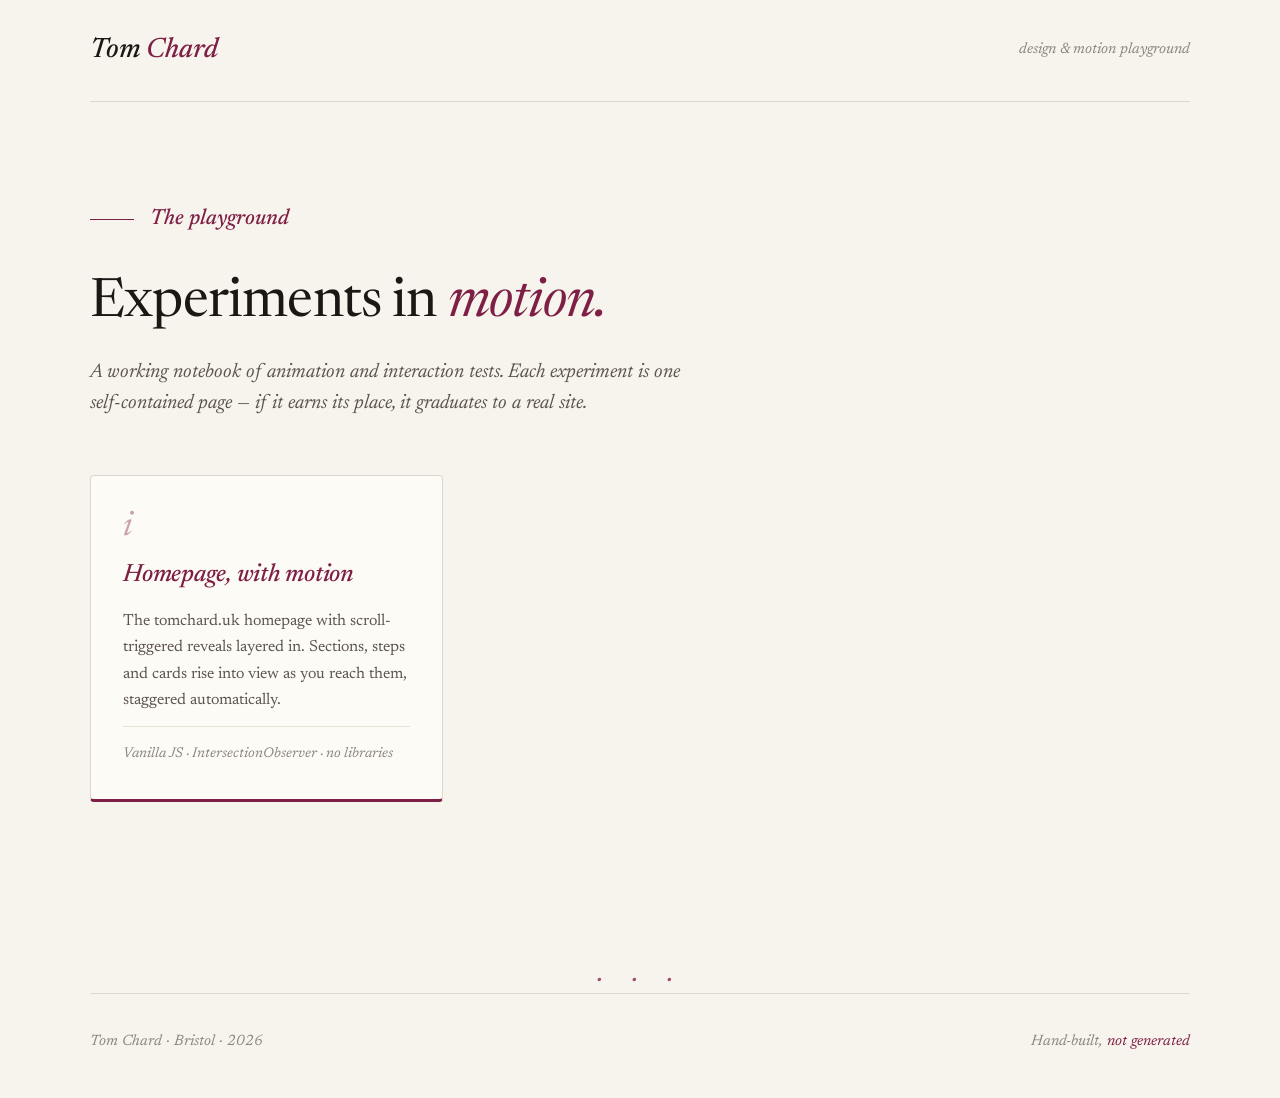
==== index.html @ 63035950 "First commit — playground starter" ====
<!DOCTYPE html>
<html lang="en-GB">
<head>
<meta charset="UTF-8">
<meta name="viewport" content="width=device-width, initial-scale=1.0">
<title>Playground — Tom Chard</title>
<link rel="preconnect" href="https://fonts.googleapis.com">
<link rel="preconnect" href="https://fonts.gstatic.com" crossorigin>
<link href="https://fonts.googleapis.com/css2?family=Newsreader:ital,opsz,wght@0,6..72,300;0,6..72,400;0,6..72,500;0,6..72,600;1,6..72,300;1,6..72,400;1,6..72,500;1,6..72,600&display=swap" rel="stylesheet">
<link rel="stylesheet" href="css/main.css">
<link rel="stylesheet" href="css/animations.css">
</head>
<body>

<div class="wrap">

<header class="topbar">
  <a href="index.html" class="mast-name">Tom <em>Chard</em></a>
  <span class="mast-tag">design &amp; motion playground</span>
</header>

<section>
  <div class="section-head">
    <div class="eyebrow reveal-load d1">The playground</div>
    <h1 class="reveal-load d2">Experiments in <em>motion.</em></h1>
    <p class="lede reveal-load d3">A working notebook of animation and interaction tests. Each experiment is one self-contained page — if it earns its place, it graduates to a real site.</p>
  </div>

  <div class="experiment-grid">
    <a class="experiment reveal-scroll" href="experiments/scroll-reveal.html">
      <div class="experiment-num">i</div>
      <h3>Homepage, with motion</h3>
      <p>The tomchard.uk homepage with scroll-triggered reveals layered in. Sections, steps and cards rise into view as you reach them, staggered automatically.</p>
      <div class="tech">Vanilla JS · IntersectionObserver · no libraries</div>
    </a>
    <!-- Next experiment goes here. Copy the card above,
         point it at a new file in /experiments, and commit. -->
  </div>
</section>

<div class="ornament">· · ·</div>

<footer>
  <div>Tom Chard · Bristol · 2026</div>
  <div>Hand-built, <em>not generated</em></div>
</footer>

</div>

<script src="js/main.js" defer></script>
</body>
</html>
---- css/main.css ----
/* ============================================================
   tomchard.uk — playground base styles
   Design tokens extracted from tom-chard-v7_2.html
   ============================================================ */

:root {
  color-scheme: light;
  --bg: #F7F4ED;
  --bg-soft: #EFEBE0;
  --bg-card: #FDFBF6;
  --ink: #1A1714;
  --ink-soft: #5C544D;
  --ink-softer: #8B847B;
  --rule: #DDD8CB;
  --rule-soft: #E8E3D5;
  --accent: #7E2046;
  --accent-soft: #A04A6C;
  --accent-pale: #F2E4EA;
}

*, *::before, *::after { box-sizing: border-box; }
html { scroll-behavior: smooth; background: var(--bg); }

body {
  margin: 0;
  background: var(--bg);
  color: var(--ink);
  font-family: 'Newsreader', serif;
  font-weight: 400;
  line-height: 1.6;
  font-size: 18px;
  -webkit-font-smoothing: antialiased;
  text-rendering: optimizeLegibility;
  font-optical-sizing: auto;
  font-feature-settings: 'dlig' 1, 'liga' 1, 'kern' 1;
}

.wrap {
  max-width: 1180px;
  margin: 0 auto;
  padding: 0 40px;
}

/* Topbar */
.topbar {
  padding: 28px 0;
  display: flex;
  justify-content: space-between;
  align-items: center;
  border-bottom: 1px solid var(--rule);
}
.mast-name {
  font-weight: 500;
  font-style: italic;
  font-size: 28px;
  letter-spacing: -0.005em;
  color: var(--ink);
  text-decoration: none;
}
.mast-name em { font-weight: 500; color: var(--accent); }
.mast-tag {
  font-style: italic;
  font-size: 15px;
  color: var(--ink-softer);
}

/* Eyebrow */
.eyebrow {
  font-size: 22px;
  font-weight: 500;
  font-style: italic;
  color: var(--accent);
  margin-bottom: 36px;
  display: inline-flex;
  align-items: center;
  gap: 16px;
}
.eyebrow::before {
  content: '';
  width: 44px;
  height: 1px;
  background: var(--accent);
}

/* Section base */
section {
  padding: 100px 0;
  border-top: 1px solid var(--rule);
}
section:first-of-type { border-top: none; }
.section-head { max-width: 740px; margin-bottom: 56px; }
.section-head h1,
.section-head h2 {
  font-weight: 400;
  font-size: clamp(36px, 4.5vw, 54px);
  line-height: 1.14;
  letter-spacing: -0.015em;
  margin: 0 0 22px;
  color: var(--ink);
}
.section-head h1 em,
.section-head h2 em {
  font-style: italic;
  color: var(--accent);
  font-weight: 400;
}
.section-head .lede {
  font-size: 20px;
  line-height: 1.55;
  color: var(--ink-soft);
  margin: 0;
  max-width: 56ch;
  font-style: italic;
}

/* Experiment cards (gallery index) */
.experiment-grid {
  display: grid;
  grid-template-columns: repeat(auto-fill, minmax(320px, 1fr));
  gap: 20px;
}
.experiment {
  background: var(--bg-card);
  border: 1px solid var(--rule);
  border-bottom: 3px solid var(--accent);
  border-radius: 4px;
  padding: 34px 32px;
  text-decoration: none;
  color: var(--ink);
  display: flex;
  flex-direction: column;
  gap: 12px;
  transition: border-color 0.25s ease, transform 0.25s ease;
}
.experiment:hover {
  border-color: var(--accent-soft);
  border-bottom-color: var(--accent);
  transform: translateY(-4px);
}
.experiment-num {
  font-style: italic;
  font-size: 34px;
  color: var(--accent);
  opacity: 0.4;
  line-height: 1;
}
.experiment h3 {
  font-style: italic;
  font-weight: 500;
  font-size: 25px;
  margin: 0;
  letter-spacing: -0.01em;
  color: var(--accent);
}
.experiment p {
  font-size: 16px;
  line-height: 1.65;
  color: var(--ink-soft);
  margin: 0;
}
.experiment .tech {
  font-style: italic;
  font-size: 14px;
  color: var(--ink-softer);
  margin-top: auto;
  padding-top: 16px;
  border-top: 1px solid var(--rule-soft);
}

/* Ornament divider */
.ornament {
  text-align: center;
  font-style: italic;
  color: var(--accent-soft);
  font-size: 28px;
  line-height: 1;
  padding: 64px 0 0;
  letter-spacing: 0.4em;
}

/* Footer */
footer {
  padding: 36px 0 44px;
  border-top: 1px solid var(--rule);
  font-size: 15px;
  color: var(--ink-softer);
  display: flex;
  justify-content: space-between;
  font-style: italic;
}
footer em { color: var(--accent); }

/* Mobile */
@media (max-width: 768px) {
  .wrap { padding: 0 22px; }
  section { padding: 64px 0; }
  .section-head { margin-bottom: 36px; }
  body { font-size: 17px; }
  footer { flex-direction: column; gap: 8px; text-align: center; }
  .mast-tag { display: none; }
}
---- css/animations.css ----
/* ============================================================
   tomchard.uk — animations.css
   Reusable motion library. Pair with js/main.js for the
   scroll-triggered classes. Drop this file into any project.
   ------------------------------------------------------------
   Classes:
   .reveal-load        fade-up on page load
   .d1 … .d4           load delays for staging a sequence
   .reveal-scroll      fade-up when scrolled into view (needs JS)
   .reveal-left/right  slide in from the side (needs JS)
   .draw-line          a rule that draws itself in (needs JS)
   .lift               gentle rise + shadow on hover
   ============================================================ */

/* ---- Page-load reveal -------------------------------------- */
@keyframes fadeUp {
  from { opacity: 0; transform: translateY(16px); }
  to   { opacity: 1; transform: translateY(0); }
}

.reveal-load { animation: fadeUp 0.9s cubic-bezier(0.22, 0.7, 0.3, 1) both; }
.reveal-load.d1 { animation-delay: 0.08s; }
.reveal-load.d2 { animation-delay: 0.18s; }
.reveal-load.d3 { animation-delay: 0.28s; }
.reveal-load.d4 { animation-delay: 0.4s; }

/* ---- Scroll-triggered reveals ------------------------------ */
/* JS adds .is-visible when the element enters the viewport,
   and sets --reveal-delay to stagger siblings automatically. */

.reveal-scroll,
.reveal-left,
.reveal-right {
  opacity: 0;
  transition:
    opacity 0.8s cubic-bezier(0.22, 0.7, 0.3, 1),
    transform 0.8s cubic-bezier(0.22, 0.7, 0.3, 1);
  transition-delay: var(--reveal-delay, 0s);
  will-change: opacity, transform;
}

.reveal-scroll { transform: translateY(30px); }
.reveal-left   { transform: translateX(-36px); }
.reveal-right  { transform: translateX(36px); }

.reveal-scroll.is-visible,
.reveal-left.is-visible,
.reveal-right.is-visible {
  opacity: 1;
  transform: none;
}

/* ---- Self-drawing rule ------------------------------------- */
.draw-line {
  display: block;
  height: 1px;
  background: var(--accent, currentColor);
  transform: scaleX(0);
  transform-origin: left;
  transition: transform 1s cubic-bezier(0.22, 0.7, 0.3, 1);
  transition-delay: var(--reveal-delay, 0s);
}
.draw-line.is-visible { transform: scaleX(1); }

/* ---- Hover micro-interaction ------------------------------- */
.lift {
  transition: transform 0.3s ease, box-shadow 0.3s ease;
}
.lift:hover {
  transform: translateY(-4px);
  box-shadow: 0 16px 36px rgba(26, 23, 20, 0.07);
}

/* ---- Accessibility: switch everything off on request ------- */
@media (prefers-reduced-motion: reduce) {
  .reveal-load { animation: none; }
  .reveal-scroll,
  .reveal-left,
  .reveal-right,
  .draw-line {
    opacity: 1;
    transform: none;
    transition: none;
  }
  .lift:hover { transform: none; box-shadow: none; }
}
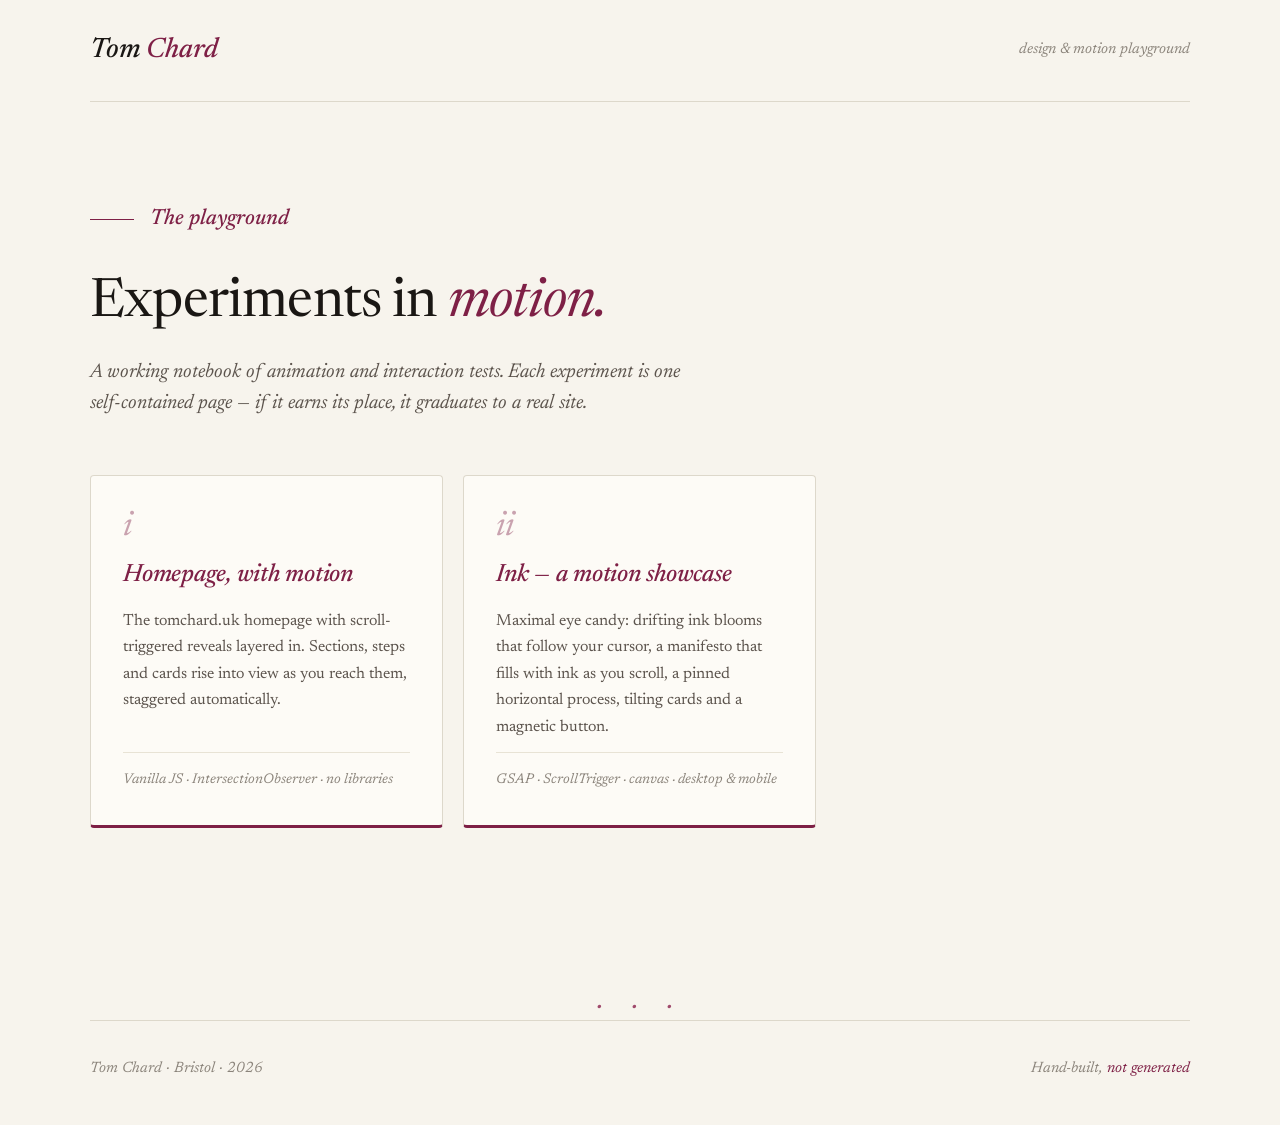
==== commit 90a97bb6: "Add Ink showcase" ====
--- a/index.html
+++ b/index.html
@@ -33,6 +33,12 @@
       <p>The tomchard.uk homepage with scroll-triggered reveals layered in. Sections, steps and cards rise into view as you reach them, staggered automatically.</p>
       <div class="tech">Vanilla JS · IntersectionObserver · no libraries</div>
     </a>
+    <a class="experiment reveal-scroll" href="experiments/showcase.html">
+      <div class="experiment-num">ii</div>
+      <h3>Ink — a motion showcase</h3>
+      <p>Maximal eye candy: drifting ink blooms that follow your cursor, a manifesto that fills with ink as you scroll, a pinned horizontal process, tilting cards and a magnetic button.</p>
+      <div class="tech">GSAP &middot; ScrollTrigger &middot; canvas &middot; desktop &amp; mobile</div>
+    </a>
     <!-- Next experiment goes here. Copy the card above,
          point it at a new file in /experiments, and commit. -->
   </div>
--- a/css/animations.css
+++ b/css/animations.css
@@ -18,11 +18,11 @@
   to   { opacity: 1; transform: translateY(0); }
 }
 
-.reveal-load { animation: fadeUp 0.9s cubic-bezier(0.22, 0.7, 0.3, 1) both; }
-.reveal-load.d1 { animation-delay: 0.08s; }
-.reveal-load.d2 { animation-delay: 0.18s; }
-.reveal-load.d3 { animation-delay: 0.28s; }
-.reveal-load.d4 { animation-delay: 0.4s; }
+.reveal-load { animation: fadeUp 1.3s cubic-bezier(0.22, 0.7, 0.3, 1) both; }
+.reveal-load.d1 { animation-delay: 0.1s; }
+.reveal-load.d2 { animation-delay: 0.25s; }
+.reveal-load.d3 { animation-delay: 0.4s; }
+.reveal-load.d4 { animation-delay: 0.55s; }
 
 /* ---- Scroll-triggered reveals ------------------------------ */
 /* JS adds .is-visible when the element enters the viewport,
@@ -33,15 +33,15 @@
 .reveal-right {
   opacity: 0;
   transition:
-    opacity 0.8s cubic-bezier(0.22, 0.7, 0.3, 1),
-    transform 0.8s cubic-bezier(0.22, 0.7, 0.3, 1);
+    opacity 1.4s cubic-bezier(0.22, 0.7, 0.3, 1),
+    transform 1.4s cubic-bezier(0.22, 0.7, 0.3, 1);
   transition-delay: var(--reveal-delay, 0s);
   will-change: opacity, transform;
 }
 
-.reveal-scroll { transform: translateY(30px); }
-.reveal-left   { transform: translateX(-36px); }
-.reveal-right  { transform: translateX(36px); }
+.reveal-scroll { transform: translateY(48px); }
+.reveal-left   { transform: translateX(-48px); }
+.reveal-right  { transform: translateX(48px); }
 
 .reveal-scroll.is-visible,
 .reveal-left.is-visible,
@@ -57,7 +57,7 @@
   background: var(--accent, currentColor);
   transform: scaleX(0);
   transform-origin: left;
-  transition: transform 1s cubic-bezier(0.22, 0.7, 0.3, 1);
+  transition: transform 1.5s cubic-bezier(0.22, 0.7, 0.3, 1);
   transition-delay: var(--reveal-delay, 0s);
 }
 .draw-line.is-visible { transform: scaleX(1); }
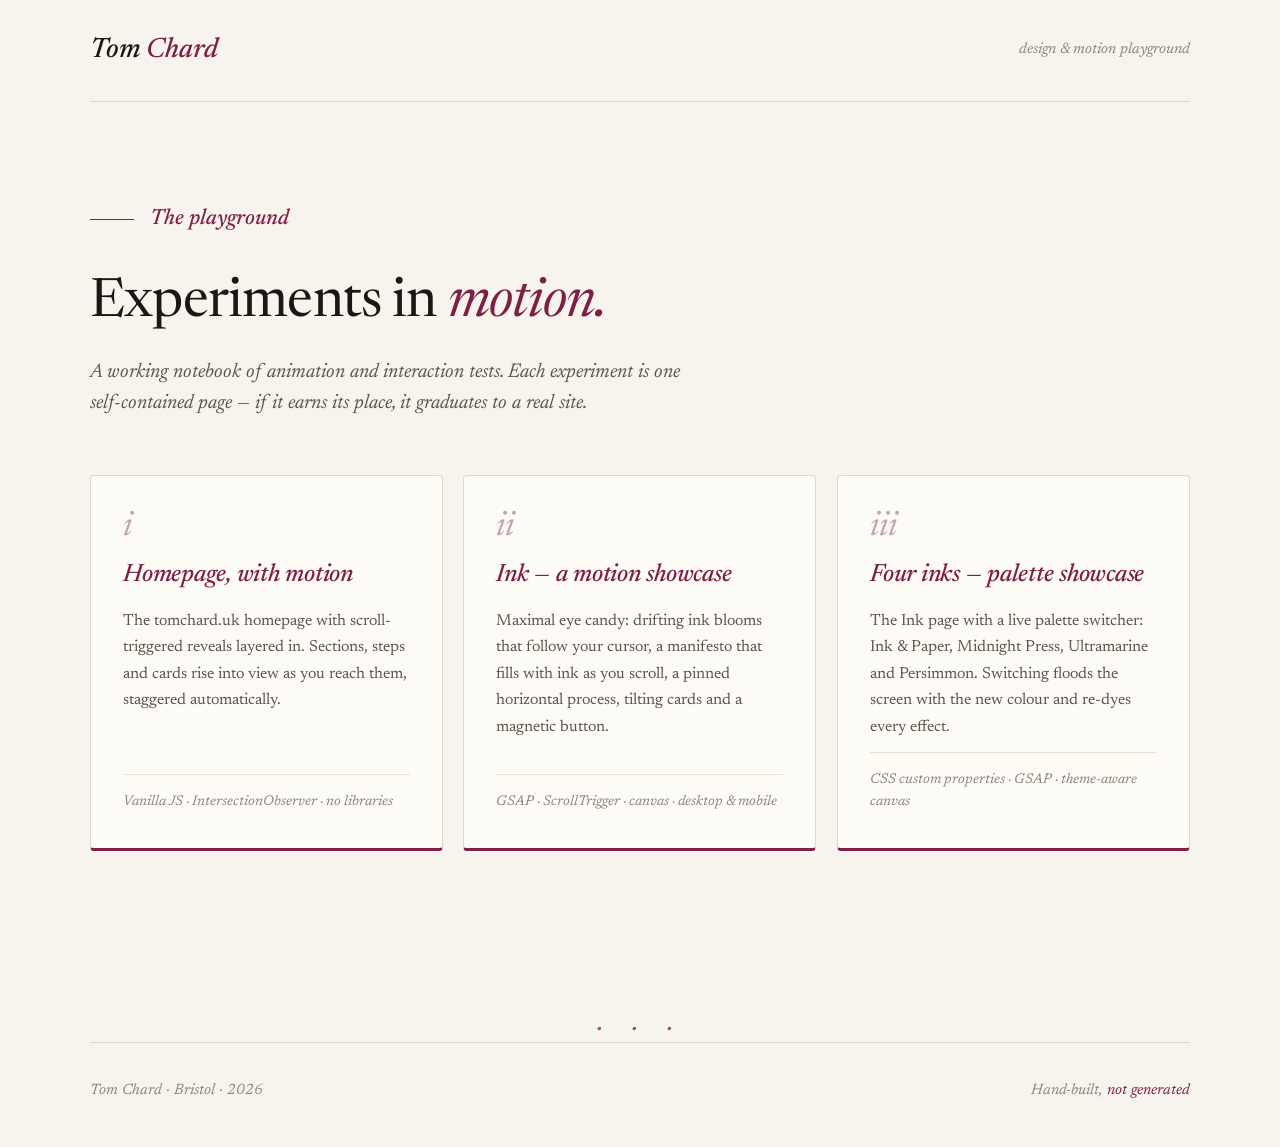
==== commit 60dd2e71: "Add four inks palette showcase" ====
--- a/index.html
+++ b/index.html
@@ -39,6 +39,12 @@
       <p>Maximal eye candy: drifting ink blooms that follow your cursor, a manifesto that fills with ink as you scroll, a pinned horizontal process, tilting cards and a magnetic button.</p>
       <div class="tech">GSAP &middot; ScrollTrigger &middot; canvas &middot; desktop &amp; mobile</div>
     </a>
+    <a class="experiment reveal-scroll" href="experiments/palettes.html">
+      <div class="experiment-num">iii</div>
+      <h3>Four inks &mdash; palette showcase</h3>
+      <p>The Ink page with a live palette switcher: Ink &amp; Paper, Midnight Press, Ultramarine and Persimmon. Switching floods the screen with the new colour and re-dyes every effect.</p>
+      <div class="tech">CSS custom properties &middot; GSAP &middot; theme-aware canvas</div>
+    </a>
     <!-- Next experiment goes here. Copy the card above,
          point it at a new file in /experiments, and commit. -->
   </div>
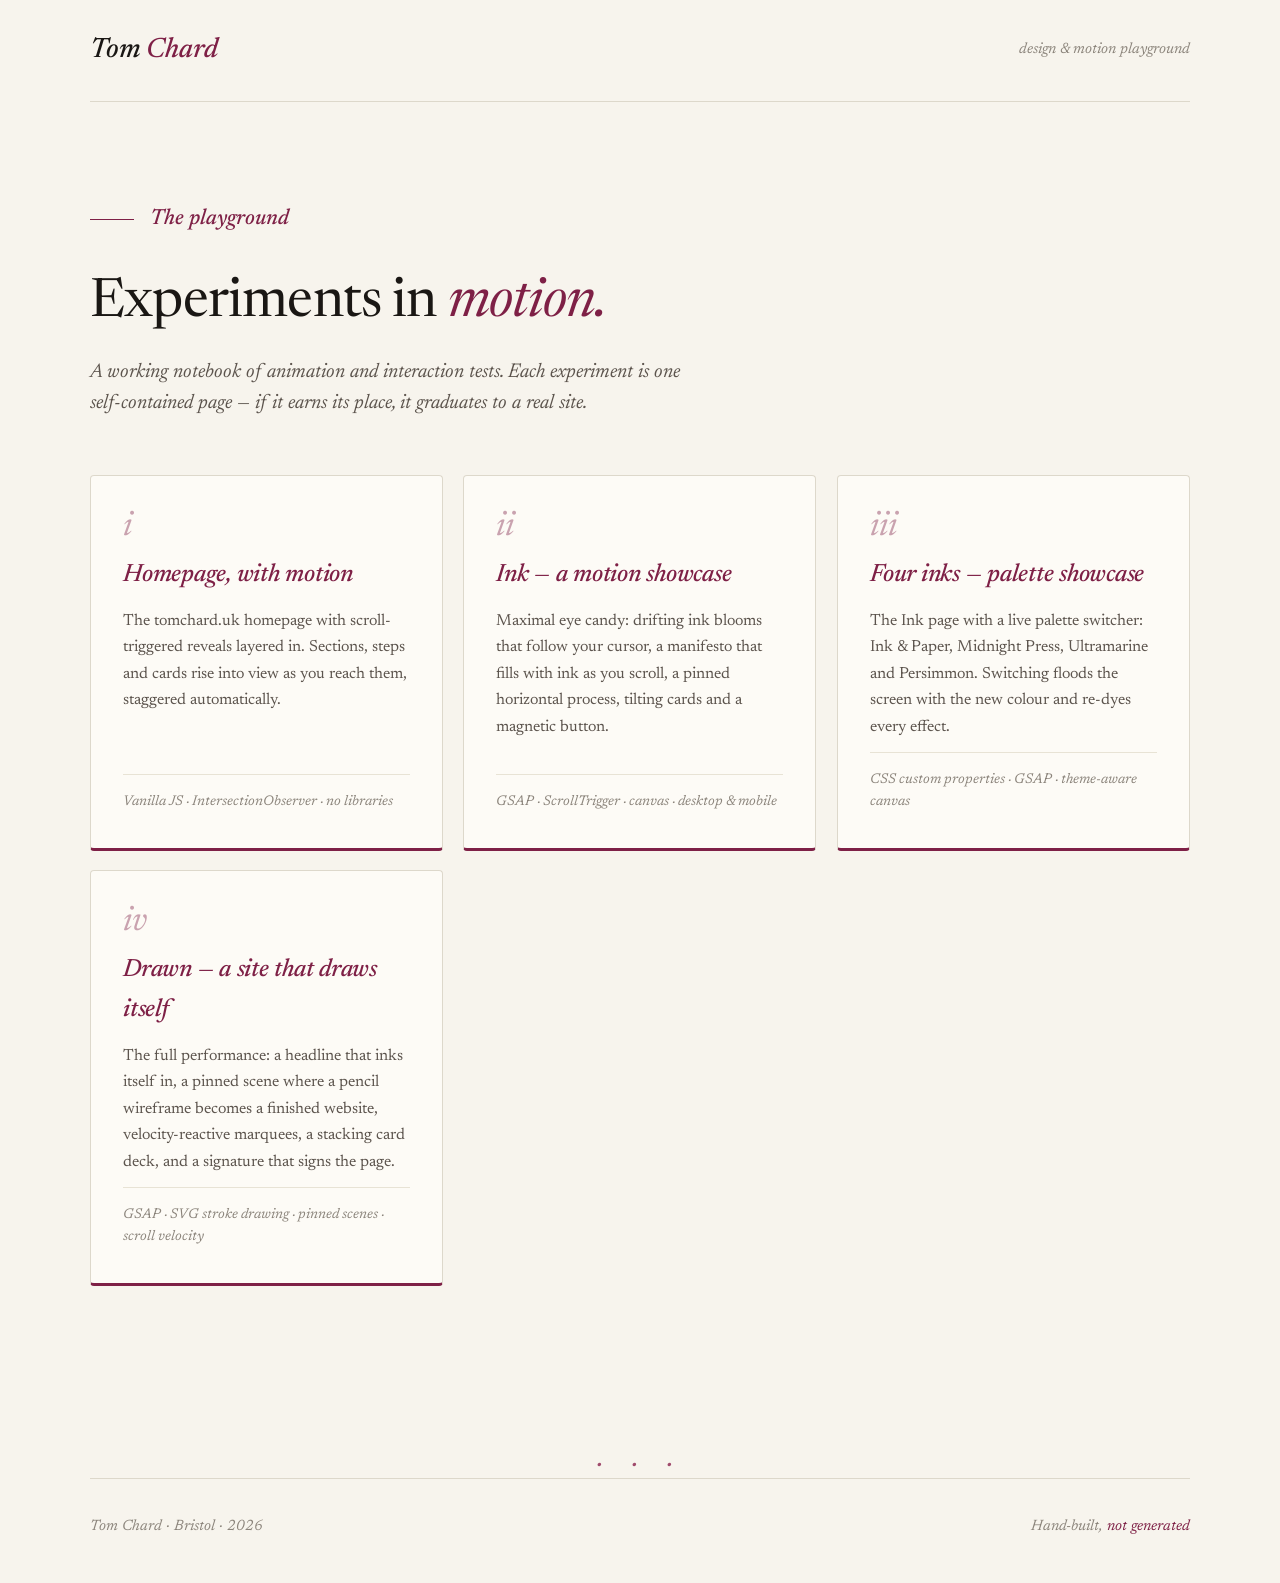
==== commit 856dd436: "Add Drawn showcase" ====
--- a/index.html
+++ b/index.html
@@ -45,6 +45,12 @@
       <p>The Ink page with a live palette switcher: Ink &amp; Paper, Midnight Press, Ultramarine and Persimmon. Switching floods the screen with the new colour and re-dyes every effect.</p>
       <div class="tech">CSS custom properties &middot; GSAP &middot; theme-aware canvas</div>
     </a>
+    <a class="experiment reveal-scroll" href="experiments/drawn.html">
+      <div class="experiment-num">iv</div>
+      <h3>Drawn &mdash; a site that draws itself</h3>
+      <p>The full performance: a headline that inks itself in, a pinned scene where a pencil wireframe becomes a finished website, velocity-reactive marquees, a stacking card deck, and a signature that signs the page.</p>
+      <div class="tech">GSAP &middot; SVG stroke drawing &middot; pinned scenes &middot; scroll velocity</div>
+    </a>
     <!-- Next experiment goes here. Copy the card above,
          point it at a new file in /experiments, and commit. -->
   </div>
